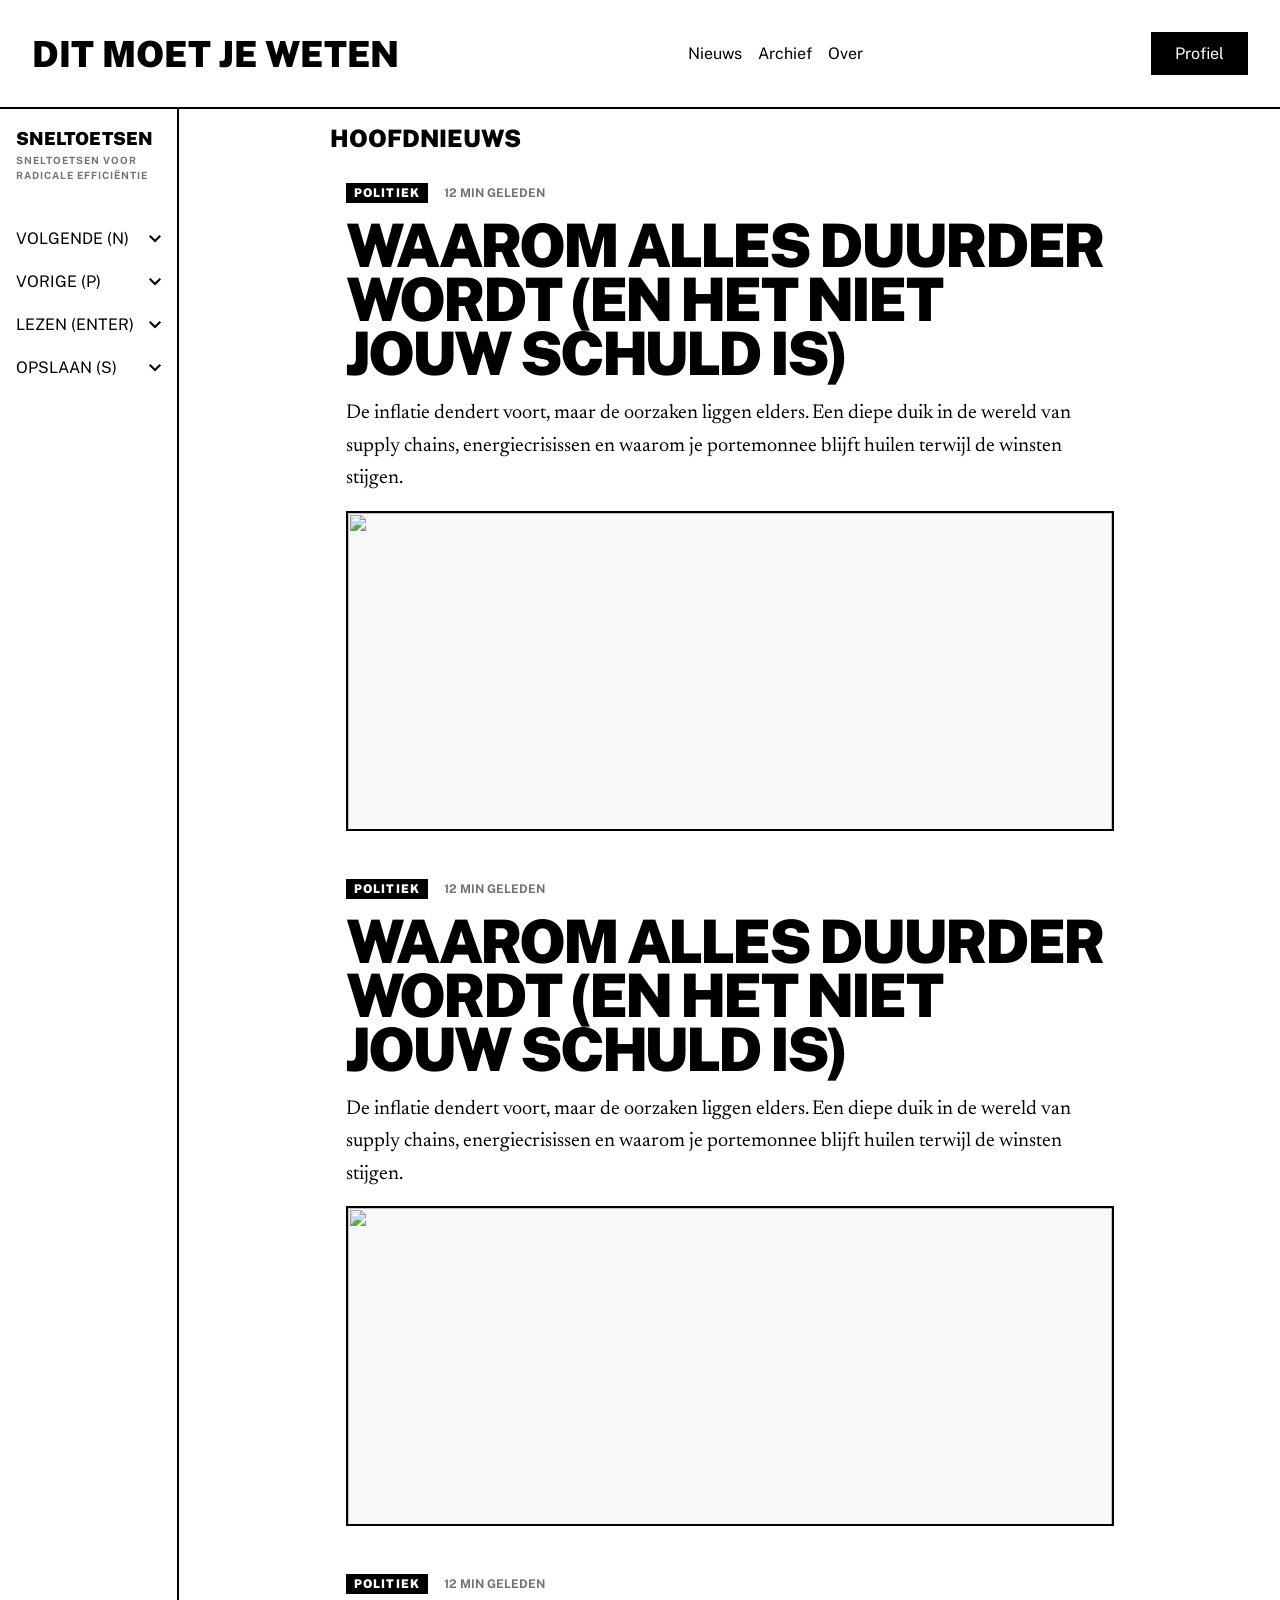
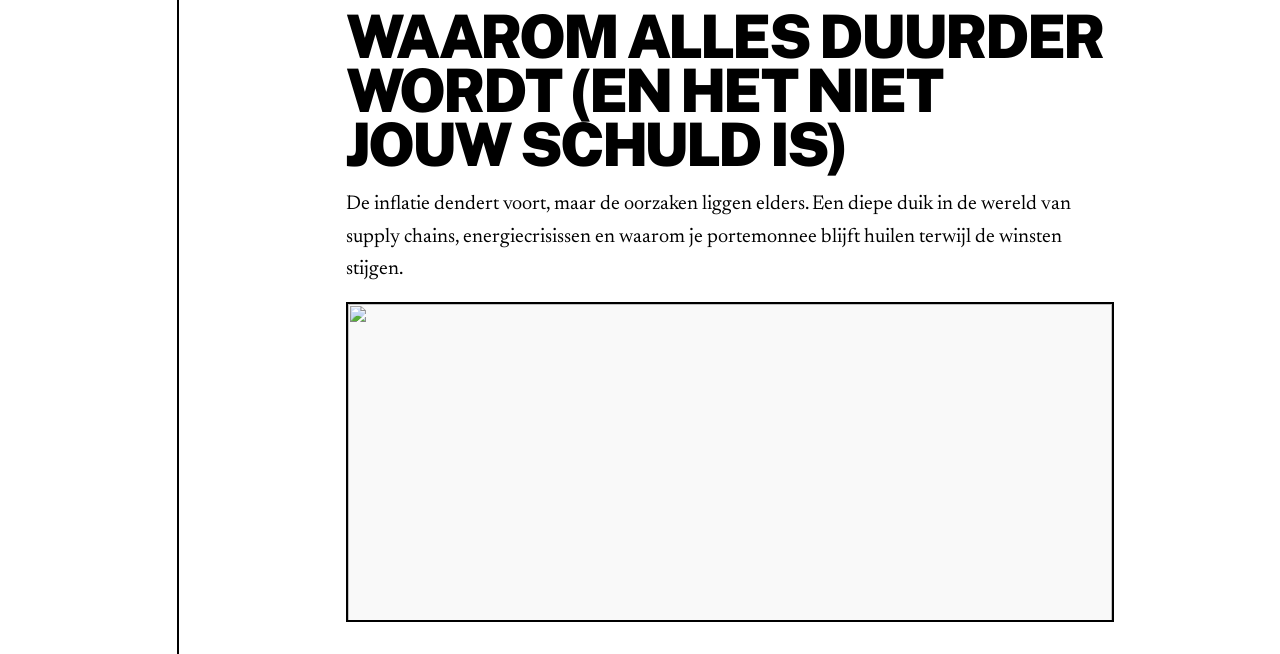
==== index.html @ b41c1983 "q" ====
<!DOCTYPE html>
<html lang="nl">
<head>
    <meta charset="UTF-8">
    <meta name="viewport" content="width=device-width, initial-scale=1.0">
    <title>HCD</title>
    <link rel="stylesheet" href="CSS/index.css">
    <script src="JS/index.js" defer></script>
</head>
<body>

    <a href="#main-content" class="skip-link">Ga direct naar hoofdinhoud</a>

    <header>

        <nav aria-label="Hoofdnavigatie">

            <h1>Dit moet je weten</h1>

            <ul>
                <li><a href="#">Nieuws</a></li>
                <li><a href="#">Archief</a></li>
                <li><a href="#">Over</a></li>
            </ul>

            <a class="profile-button" href="Profile.html">Profiel</a>

        </nav>

    </header>


    <main id="main-content" tabindex="-1">

        <!-- artikel feedback -->
        <p id="screenreader-feedback" aria-live="polite" class="screenreader-feedback"></p>

        <aside aria-labelledby="shortcuts-heading">
            <div>
                <h2 id="shortcuts-heading" class="short-cuts">Sneltoetsen</h2>
                <p>Sneltoetsen voor radicale efficiëntie</p>
            </div>

            <ul>
                <li>
                    <div>
                        <p>VOLGENDE (N)</p>
                        <svg xmlns="http://www.w3.org/2000/svg" width="12" height="8" viewBox="0 0 12 8" fill="none">
                        <path d="M6 7.4L0 1.4L1.4 0L6 4.6L10.6 0L12 1.4L6 7.4Z" fill="black"/>
                        </svg>
                    </div>
                </li>

                <li>
                    <div>
                        <p>VORIGE (P)</p>
                        <svg xmlns="http://www.w3.org/2000/svg" width="12" height="8" viewBox="0 0 12 8" fill="none">
                        <path d="M6 7.4L0 1.4L1.4 0L6 4.6L10.6 0L12 1.4L6 7.4Z" fill="black"/>
                        </svg>
                    </div>
                </li>

                <li>
                    <div>
                        <p>LEZEN (ENTER)</p>
                        <svg xmlns="http://www.w3.org/2000/svg" width="12" height="8" viewBox="0 0 12 8" fill="none">
                        <path d="M6 7.4L0 1.4L1.4 0L6 4.6L10.6 0L12 1.4L6 7.4Z" fill="black"/>
                        </svg>
                    </div>
                </li>

                <li>
                    <div>
                        <p>OPSLAAN (S)</p>
                        <svg xmlns="http://www.w3.org/2000/svg" width="12" height="8" viewBox="0 0 12 8" fill="none">
                        <path d="M6 7.4L0 1.4L1.4 0L6 4.6L10.6 0L12 1.4L6 7.4Z" fill="black"/>
                        </svg>
                    </div>
                </li>
            </ul>
        </aside>

        <section aria-labelledby="nieuws-heading">
            <h2 id="nieuws-heading">Hoofdnieuws</h2>

            <article class="artikel-1" tabindex="-1" data-index="0">
                <div>
                    <h3>Waarom alles duurder wordt (en het niet jouw schuld is)</h3>
                    <p>
                        De inflatie dendert voort, maar de oorzaken liggen elders. Een diepe duik in de
                        wereld van supply chains, energiecrisissen en waarom je portemonnee blijft huilen
                        terwijl de winsten stijgen.
                    </p>
                    <img src="" alt="">
                </div>

                <div>
                    <span>POLITIEK</span>
                    <time datetime="2026-03-31T12:00">12 min geleden</time>
                </div>
            </article>

            <article class="artikel-2" tabindex="-1" data-index="1">
                <div>
                    <h3>Waarom alles duurder wordt (en het niet jouw schuld is)</h3>
                    <p>
                        De inflatie dendert voort, maar de oorzaken liggen elders. Een diepe duik in de
                        wereld van supply chains, energiecrisissen en waarom je portemonnee blijft huilen
                        terwijl de winsten stijgen.
                    </p>
                    <img src="" alt="">
                </div>

                <div>
                    <span>POLITIEK</span>
                    <time datetime="2026-03-31T12:00">12 min geleden</time>
                </div>
            </article>

            <article class="artikel-3" tabindex="-1" data-index="2">
                <div>
                    <h3>Waarom alles duurder wordt (en het niet jouw schuld is)</h3>
                    <p>
                        De inflatie dendert voort, maar de oorzaken liggen elders. Een diepe duik in de
                        wereld van supply chains, energiecrisissen en waarom je portemonnee blijft huilen
                        terwijl de winsten stijgen.
                    </p>
                    <img src="" alt="">
                </div>

                <div>
                    <span>POLITIEK</span>
                    <time datetime="2026-03-31T12:00">12 min geleden</time>
                </div>
            </article>

        </section>

        


    </main>


    <footer>

    </footer>

</body>
</html>
---- CSS/index.css ----
@import url("https://fonts.googleapis.com/css2?family=Newsreader:opsz,wght@6..72,400;6..72,500;6..72,700&family=Public+Sans:wght@400;500;700;800;900&display=swap");

:root {
    /* Color System */
    --color-primary: #000000;
    --color-on-primary: #ffffff;
    --color-surface: #f9f9f9;
    --color-surface-container: #eeeeee;
    --color-tertiary: #324100;
    --color-on-tertiary: #c3f400;
    --color-outline-variant: #737373;

    /* Typography */
    --font-label: "Public Sans", sans-serif;
    --font-text: "Newsreader", serif;
    --font-header: "Public Sans", sans-serif;
}

* {
    box-sizing: border-box;
    margin: 0;
    padding: 0;
}



body {
    min-height: 100vh;
    font-family: var(--font-header);
    overflow-x: hidden;
}

.skip-link,
.screenreader-feedback {
    position: absolute;
    width: 1px;
    height: 1px;
    padding: 0;
    margin: -1px;
    overflow: hidden;
    clip: rect(0, 0, 0, 0);
    white-space: nowrap;
    border: 0;
}

.skip-link:focus {
    clip: auto;
    width: auto;
    height: auto;
    margin: 1rem;
    padding: 0.75rem 1rem;
    background: var(--color-primary);
    color: var(--color-on-primary);
    white-space: normal;
    z-index: 10;
}


/* Header/Nav */
header {
    width: 100%;
    height: fit-content;
    padding: 2em;
    padding: 2em;
    border-bottom: 2px solid var(--color-primary);

    nav {
    width: 100%;
    height: 100%;
    display: flex;
    justify-content: space-between;
    align-items: center;

        h1 {
            text-transform: uppercase;
            font-size: 36px;
            font-style: normal;
            font-weight: 900;
        }

        ul {
            list-style: none;
            display: flex;
            justify-content: space-evenly;
            gap: 1rem;

            li {
                padding: 0;
            }

            a{
                text-decoration: none;
                color: var(--color-primary);
            }
        }

    }
}

.profile-button {
    display: flex;
    padding: 12px 24px;
    flex-direction: column;
    justify-content: center;
    align-items: center;
    background-color: var(--color-primary);
    color: var(--color-on-primary);

    text-decoration: none;
}

/********
 * MAIN *
 ********/
main {
    width: 100%;
    min-height: calc(100vh - 109px);
    display: grid;
    grid-template-columns: 14vw 1fr;

    aside {
        width: 14vw;
        height: 100%;
        padding: 1em;
        border-right: 2px solid var(--color-primary);
        
       > div {
            margin-bottom: 34px;

        h2 {
                color: var(--color-primary);
                font-family: var(--font-header);
                font-size: 18px;
                font-style: normal;
                font-weight: 900;
                line-height: 28px; /* 155.556% */
                text-transform: uppercase;
            }

         p {
                color: var(--color-outline-variant);
                font-family: var(--font-header);
                font-size: 10px;
                font-style: normal;
                font-weight: 700;
                line-height: 15px; /* 150% */
                letter-spacing: 1px;
                text-transform: uppercase;
            }
        }

       > ul {
                list-style: none;

                li {
                    padding: 12px 0px;

                   > div {
                        display: flex;
                        justify-content: space-between;
                        align-items: center;
                    }
                }
            }
    }




    section:nth-of-type(1) {
        display: flex;
        flex-direction: column;
        width: 100%;
        padding: 16px;
        gap: 1rem;

        > h2 {
            width: min(800px, 100%);
            align-self: center;
            color: var(--color-primary);
            font-family: var(--font-header);
            font-size: 24px;
            font-style: normal;
            font-weight: 900;
            line-height: 1.1;
            text-transform: uppercase;
        }

        > article {
            width: min(800px, 100%);
            align-self: center;
            display: flex;
            flex-direction: column-reverse;
            padding: 1em;
            gap: 1em;

            div:nth-of-type(1) {
                display: flex;
                flex-direction: column;
                gap: 1em;

                h3 {
                    color: var(--color-primary);
                    font-family: var(--font-header);
                    font-size: 60px;
                    font-style: normal;
                    font-weight: 900;
                    line-height: 54px; /* 90% */
                    letter-spacing: -3px;
                    text-transform: uppercase;
                }

                p {
                    color: var(--color-primary);
                    font-family: var(--font-text);
                    font-size: 20px;
                    font-style: normal;
                    font-weight: 400;
                    line-height: 32.5px; /* 162.5% */
                }

                img {
                    width: 100%;
                    height: 20em;
                    object-fit: cover;
                    border: 2px solid #000;
                    background: var(--color-surface);
                }
            }

            div:nth-of-type(2) {
                display: flex;
                flex-wrap: wrap;
                align-items: center;
                gap: 1em;

                span {
                    background: var(--color-primary);
                    color: var(--color-on-primary);
                    font-family: var(--font-label);
                    padding: 2px 8px;

                    font-size: 12px;
                    font-style: normal;
                    font-weight: 900;
                    line-height: 16px; /* 133.333% */
                    letter-spacing: 1.2px;
                    text-transform: uppercase;
                }

                time {
                    color: #737373;
                    font-family: var(--font-label);
                    font-size: 12px;
                    font-style: normal;
                    font-weight: 700;
                    line-height: 16px; /* 133.333% */
                    text-transform: uppercase;
                }
            }
        }
    }
}

@media (max-width: 900px) {
    header {
        padding: 1.25rem;

        nav {
            flex-direction: column;
            align-items: flex-start;
            gap: 1rem;

            h1 {
                font-size: 2rem;
            }

            ul {
                flex-wrap: wrap;
            }
        }
    }

    main {
        grid-template-columns: 1fr;

        aside {
            width: 100%;
            border-right: 0;
            border-bottom: 2px solid var(--color-primary);
        }

        section:nth-of-type(1) {
            > article div:nth-of-type(1) h3 {
                font-size: 2.5rem;
                line-height: 0.95;
                letter-spacing: -1px;
            }
        }
    }
}
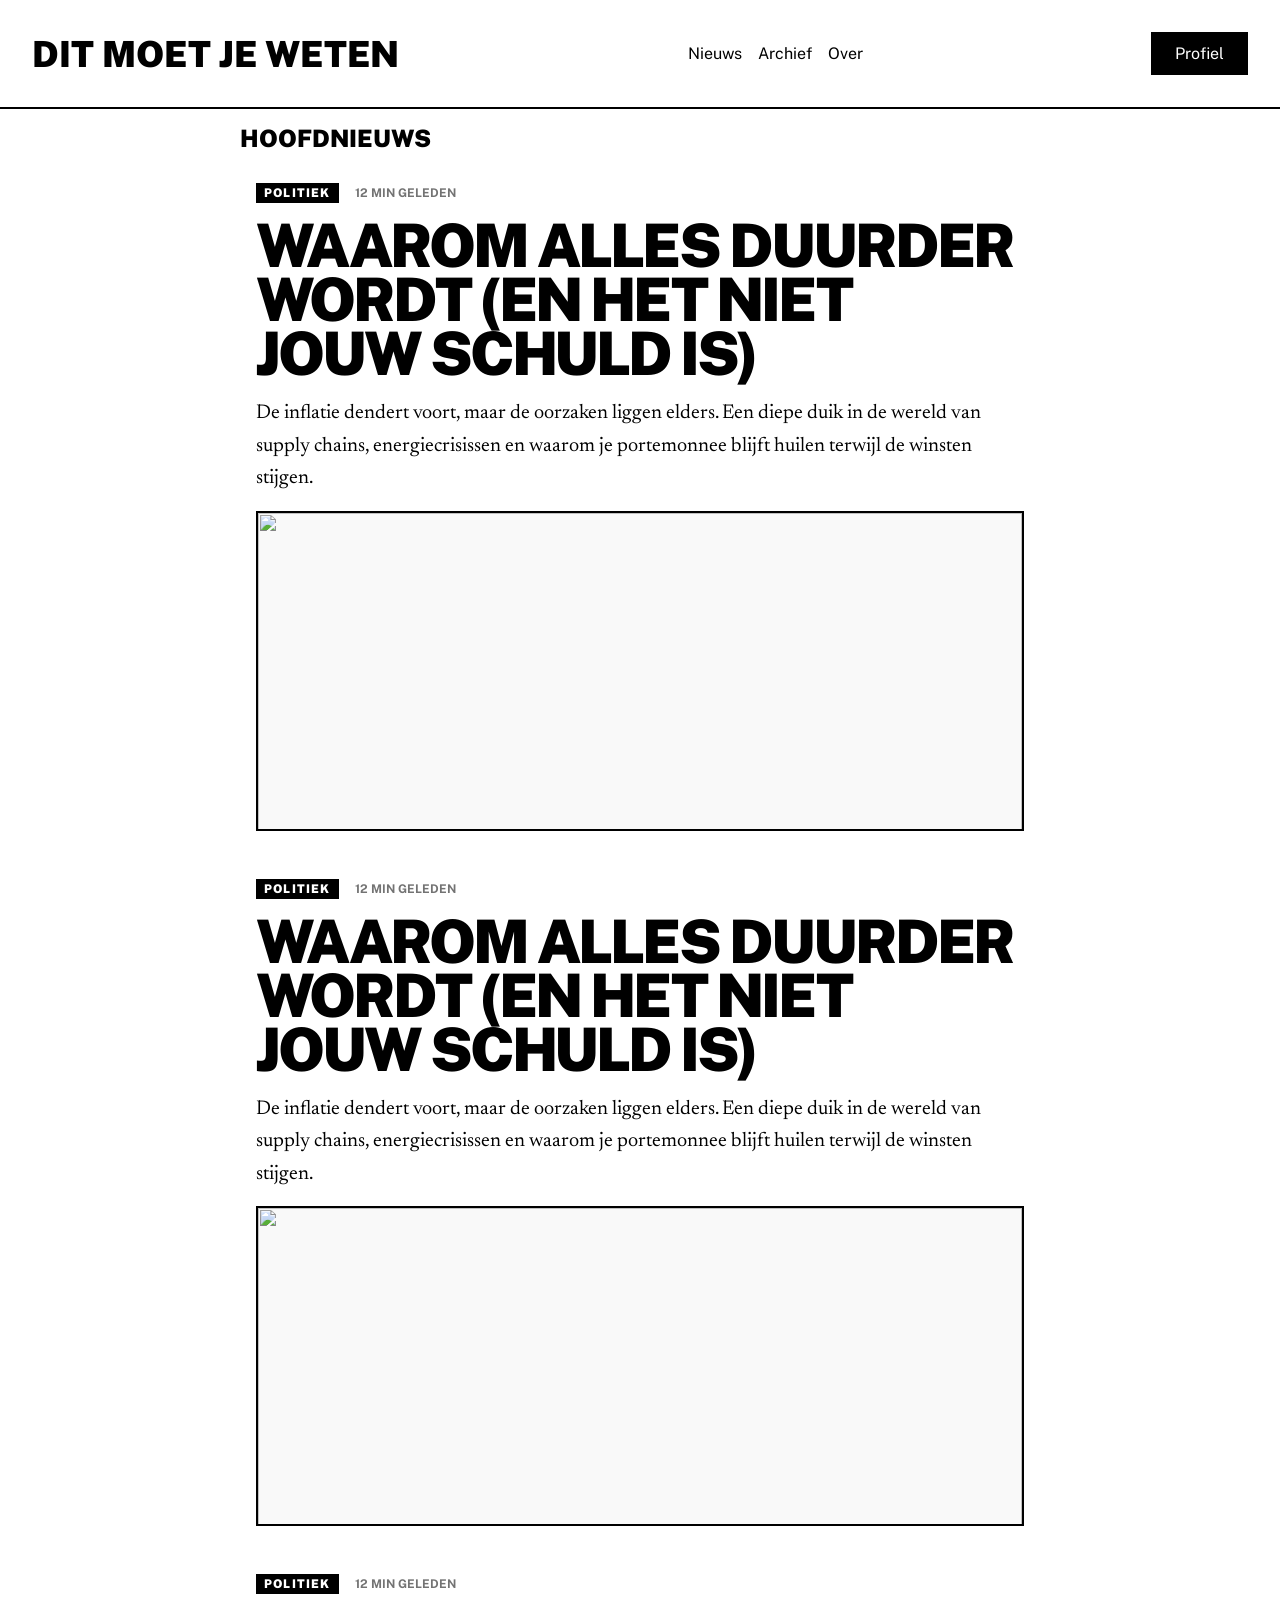
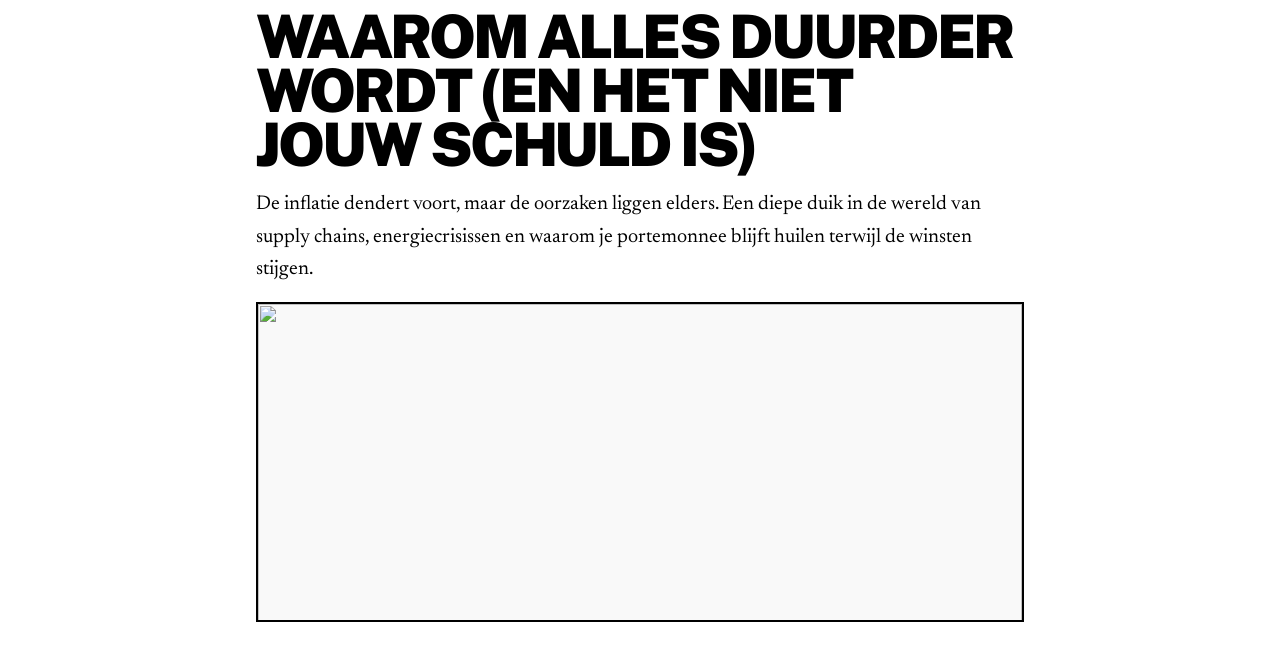
==== commit 8689fd23: "hulp paneel en styling" ====
--- a/index.html
+++ b/index.html
@@ -29,63 +29,44 @@
 
     </header>
 
+    <section id="hulp-paneel" class="hulp-paneel" aria-labelledby="hulp-heading">
+        <h2 id="hulp-heading">Hulppaneel</h2>
 
-    <main id="main-content" tabindex="-1">
+        <h3>Website Startpositie</h3>
+        <p>
+        Druk op <kbd>Shift</kbd> + <kbd>P</kbd>  om je huidige positie op te slaan als startpositie.
+        </p>
+
+        <h3>Hulppaneel openen</h3>
+        <p>
+        Druk op <kbd>Shift</kbd> + <kbd>H</kbd>  voor het open of sluit van het hulppaneel.
+        </p>
+
+        <h3>Artikel opslaan</h3>
+        <p>
+        Druk op <kbd>Shift</kbd> + <kbd>S</kbd>  om een artikel op te slaan.
+        </p>
+
+        <h3>Opgeslagen artikelen</h3>
+        <p>
+            Druk op <kbd>Shift</kbd> + <kbd>M</kbd>  om naar je opgeslagen artikelen te gaan.
+        </p>
+    </section>
+
+
+    <main id="main-content">
 
         <!-- artikel feedback -->
-        <p id="screenreader-feedback" aria-live="polite" class="screenreader-feedback"></p>
-
-        <aside aria-labelledby="shortcuts-heading">
-            <div>
-                <h2 id="shortcuts-heading" class="short-cuts">Sneltoetsen</h2>
-                <p>Sneltoetsen voor radicale efficiëntie</p>
-            </div>
-
-            <ul>
-                <li>
-                    <div>
-                        <p>VOLGENDE (N)</p>
-                        <svg xmlns="http://www.w3.org/2000/svg" width="12" height="8" viewBox="0 0 12 8" fill="none">
-                        <path d="M6 7.4L0 1.4L1.4 0L6 4.6L10.6 0L12 1.4L6 7.4Z" fill="black"/>
-                        </svg>
-                    </div>
-                </li>
-
-                <li>
-                    <div>
-                        <p>VORIGE (P)</p>
-                        <svg xmlns="http://www.w3.org/2000/svg" width="12" height="8" viewBox="0 0 12 8" fill="none">
-                        <path d="M6 7.4L0 1.4L1.4 0L6 4.6L10.6 0L12 1.4L6 7.4Z" fill="black"/>
-                        </svg>
-                    </div>
-                </li>
-
-                <li>
-                    <div>
-                        <p>LEZEN (ENTER)</p>
-                        <svg xmlns="http://www.w3.org/2000/svg" width="12" height="8" viewBox="0 0 12 8" fill="none">
-                        <path d="M6 7.4L0 1.4L1.4 0L6 4.6L10.6 0L12 1.4L6 7.4Z" fill="black"/>
-                        </svg>
-                    </div>
-                </li>
-
-                <li>
-                    <div>
-                        <p>OPSLAAN (S)</p>
-                        <svg xmlns="http://www.w3.org/2000/svg" width="12" height="8" viewBox="0 0 12 8" fill="none">
-                        <path d="M6 7.4L0 1.4L1.4 0L6 4.6L10.6 0L12 1.4L6 7.4Z" fill="black"/>
-                        </svg>
-                    </div>
-                </li>
-            </ul>
-        </aside>
+        <!-- <p id="screenreader-feedback" aria-live="polite" class="screenreader-feedback"></p> -->
 
         <section aria-labelledby="nieuws-heading">
             <h2 id="nieuws-heading">Hoofdnieuws</h2>
 
-            <article class="artikel-1" tabindex="-1" data-index="0">
+            <article class="artikel-1">
+                
+
                 <div>
-                    <h3>Waarom alles duurder wordt (en het niet jouw schuld is)</h3>
+                    <h3><a href="#">Waarom alles duurder wordt (en het niet jouw schuld is)</a></h3>
                     <p>
                         De inflatie dendert voort, maar de oorzaken liggen elders. Een diepe duik in de
                         wereld van supply chains, energiecrisissen en waarom je portemonnee blijft huilen
@@ -100,9 +81,9 @@
                 </div>
             </article>
 
-            <article class="artikel-2" tabindex="-1" data-index="1">
+            <article class="artikel-2">
                 <div>
-                    <h3>Waarom alles duurder wordt (en het niet jouw schuld is)</h3>
+                    <h3><a href="#">Waarom alles duurder wordt (en het niet jouw schuld is)</a></h3>
                     <p>
                         De inflatie dendert voort, maar de oorzaken liggen elders. Een diepe duik in de
                         wereld van supply chains, energiecrisissen en waarom je portemonnee blijft huilen
@@ -117,9 +98,9 @@
                 </div>
             </article>
 
-            <article class="artikel-3" tabindex="-1" data-index="2">
+            <article class="artikel-3">
                 <div>
-                    <h3>Waarom alles duurder wordt (en het niet jouw schuld is)</h3>
+                    <h3><a href="#">Waarom alles duurder wordt (en het niet jouw schuld is)</a></h3>
                     <p>
                         De inflatie dendert voort, maar de oorzaken liggen elders. Een diepe duik in de
                         wereld van supply chains, energiecrisissen en waarom je portemonnee blijft huilen
--- a/CSS/index.css
+++ b/CSS/index.css
@@ -109,63 +109,75 @@
     text-decoration: none;
 }
 
+
+
+
+
+
+
+/* Hulp Paneel styling */
+.hulp-paneel {
+    width: min(720px, 100%);
+    margin: 2rem auto 0;
+    padding: 1.5rem;
+    border: 2px solid var(--color-primary);
+    background: var(--color-surface);
+
+    /* hulp paneel hidden maken */
+    display: none;
+}
+
+.hulp-paneel h2 {
+    margin-bottom: 1.5rem;
+    font-family: var(--font-header);
+    font-size: 2rem;
+    font-weight: 900;
+    line-height: 1;
+    letter-spacing: -0.04em;
+    text-transform: uppercase;
+}
+
+.hulp-paneel h3 {
+    margin-top: 1.25rem;
+    margin-bottom: 0.35rem;
+    font-family: var(--font-header);
+    font-size: 1rem;
+    font-weight: 800;
+    line-height: 1.2;
+    text-transform: uppercase;
+}
+
+.hulp-paneel p {
+    max-width: 60ch;
+    font-family: var(--font-text);
+    font-size: 1.125rem;
+    line-height: 1.6;
+}
+
+.hulp-paneel kbd {
+    display: inline-block;
+    min-width: 2ch;
+    padding: 0.15rem 0.45rem;
+    border: 1px solid var(--color-primary);
+    background: var(--color-on-primary);
+    font-family: var(--font-label);
+    font-size: 0.875rem;
+    font-weight: 700;
+    line-height: 1.2;
+}
+
+
+
+
+
+
+
 /********
  * MAIN *
  ********/
 main {
     width: 100%;
-    min-height: calc(100vh - 109px);
-    display: grid;
-    grid-template-columns: 14vw 1fr;
-
-    aside {
-        width: 14vw;
-        height: 100%;
-        padding: 1em;
-        border-right: 2px solid var(--color-primary);
-        
-       > div {
-            margin-bottom: 34px;
-
-        h2 {
-                color: var(--color-primary);
-                font-family: var(--font-header);
-                font-size: 18px;
-                font-style: normal;
-                font-weight: 900;
-                line-height: 28px; /* 155.556% */
-                text-transform: uppercase;
-            }
-
-         p {
-                color: var(--color-outline-variant);
-                font-family: var(--font-header);
-                font-size: 10px;
-                font-style: normal;
-                font-weight: 700;
-                line-height: 15px; /* 150% */
-                letter-spacing: 1px;
-                text-transform: uppercase;
-            }
-        }
-
-       > ul {
-                list-style: none;
-
-                li {
-                    padding: 12px 0px;
-
-                   > div {
-                        display: flex;
-                        justify-content: space-between;
-                        align-items: center;
-                    }
-                }
-            }
-    }
-
-
-
+    min-height: 100vh;
 
     section:nth-of-type(1) {
         display: flex;
@@ -210,6 +222,11 @@
                     text-transform: uppercase;
                 }
 
+                h3 a {
+                    color: inherit;
+                    text-decoration: none;
+                }
+
                 p {
                     color: var(--color-primary);
                     font-family: var(--font-text);
@@ -281,6 +298,21 @@
         }
     }
 
+    .hulp-paneel {
+        width: 100%;
+        max-width: 720px;
+        margin-top: 1.25rem;
+        padding: 1.25rem;
+    }
+
+    .hulp-paneel h2 {
+        font-size: 1.5rem;
+    }
+
+    .hulp-paneel p {
+        font-size: 1rem;
+    }
+
     main {
         grid-template-columns: 1fr;
 
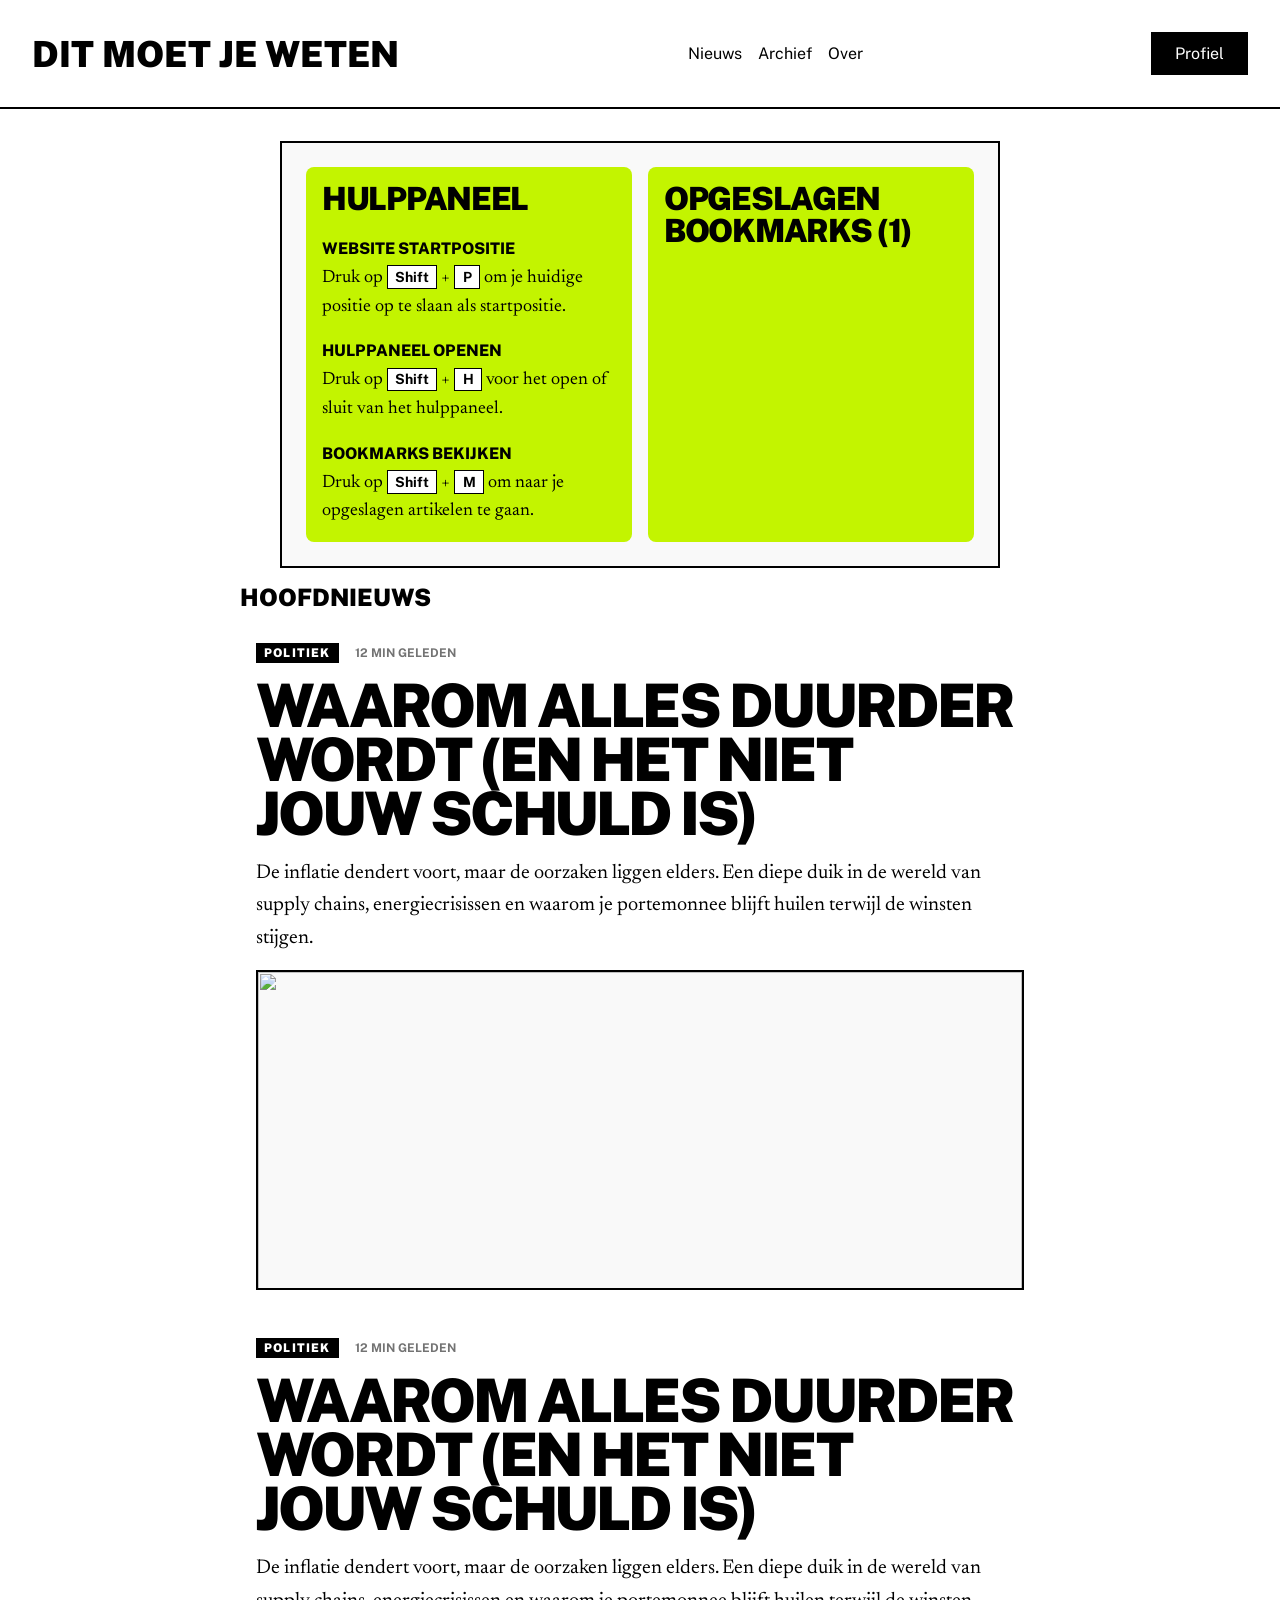
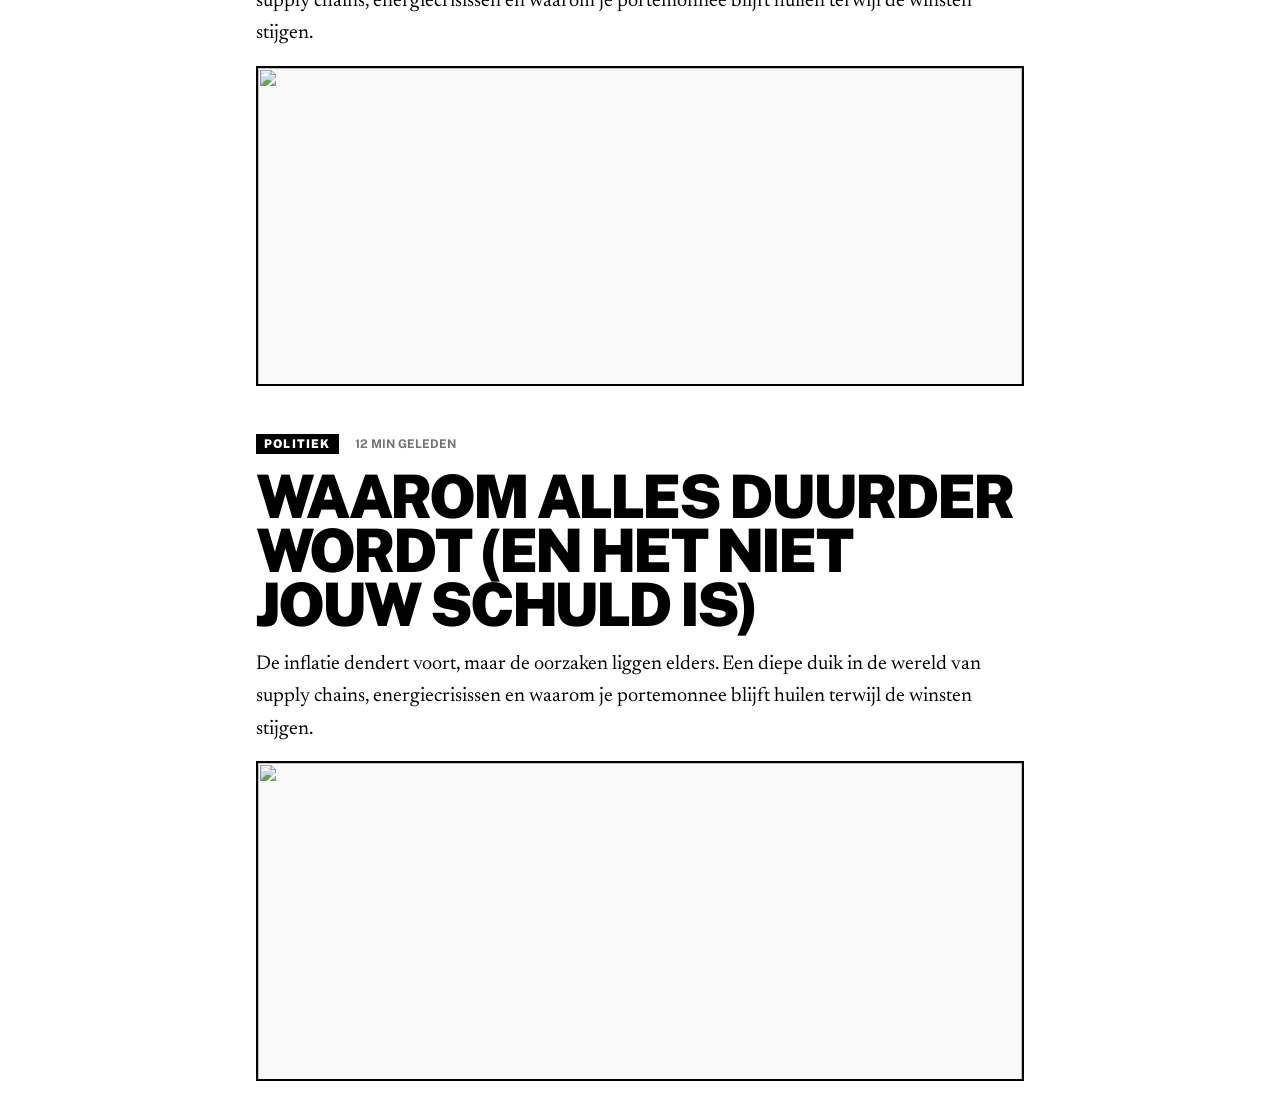
==== commit f6e9ea21: "positie opslaan" ====
--- a/index.html
+++ b/index.html
@@ -9,7 +9,7 @@
 </head>
 <body>
 
-    <a href="#main-content" class="skip-link">Ga direct naar hoofdinhoud</a>
+    <a href="#main-content" class="skip-link" id="skip-to-main">Ga direct naar hoofdinhoud</a>
 
     <header>
 
@@ -18,102 +18,111 @@
             <h1>Dit moet je weten</h1>
 
             <ul>
-                <li><a href="#">Nieuws</a></li>
-                <li><a href="#">Archief</a></li>
-                <li><a href="#">Over</a></li>
+                <li><a href="#" id="nav-nieuws">Nieuws</a></li>
+                <li><a href="#" id="nav-archief">Archief</a></li>
+                <li><a href="#" id="nav-over">Over</a></li>
             </ul>
 
-            <a class="profile-button" href="Profile.html">Profiel</a>
+            <a class="profile-button" href="Profile.html" id="profile-link">Profiel</a>
 
         </nav>
 
     </header>
 
-    <section id="hulp-paneel" class="hulp-paneel" aria-labelledby="hulp-heading">
-        <h2 id="hulp-heading">Hulppaneel</h2>
+    <section id="hulp-paneel" class="hulp-paneel" aria-labelledby="hulp-heading" tabindex="0">
+        <section>
+            <h2 id="hulp-heading">Hulppaneel</h2>
 
-        <h3>Website Startpositie</h3>
-        <p>
-        Druk op <kbd>Shift</kbd> + <kbd>P</kbd>  om je huidige positie op te slaan als startpositie.
-        </p>
 
-        <h3>Hulppaneel openen</h3>
-        <p>
-        Druk op <kbd>Shift</kbd> + <kbd>H</kbd>  voor het open of sluit van het hulppaneel.
-        </p>
+            <H3>WEBSITE STARTPOSITIE</H3>
 
-        <h3>Artikel opslaan</h3>
-        <p>
-        Druk op <kbd>Shift</kbd> + <kbd>S</kbd>  om een artikel op te slaan.
-        </p>
+            <p>
+            Druk op <kbd>Shift</kbd> + <kbd>P</kbd>  om je huidige positie op te slaan als startpositie.
+            </p>
 
-        <h3>Opgeslagen artikelen</h3>
-        <p>
-            Druk op <kbd>Shift</kbd> + <kbd>M</kbd>  om naar je opgeslagen artikelen te gaan.
-        </p>
+            <h3>Hulppaneel openen</h3>
+            <p>
+            Druk op <kbd>Shift</kbd> + <kbd>H</kbd>  voor het open of sluit van het hulppaneel.
+            </p>
+
+            <h3>Bookmarks Bekijken</h3>
+            <p>
+                Druk op <kbd>Shift</kbd> + <kbd>M</kbd>  om naar je opgeslagen artikelen te gaan.
+            </p>
+        </section>
+            
+        <section id="opgeslagen-startposities">
+            <h2>Opgeslagen Bookmarks <span>(1)</span></h2>
+            <a href="#"></a>
+        </section>
     </section>
 
 
-    <main id="main-content">
+    <main tabindex="0" id="main-content">
 
         <!-- artikel feedback -->
-        <!-- <p id="screenreader-feedback" aria-live="polite" class="screenreader-feedback"></p> -->
 
-        <section aria-labelledby="nieuws-heading">
+        <section id="nieuws-sectie" aria-labelledby="nieuws-heading" tabindex="0">
             <h2 id="nieuws-heading">Hoofdnieuws</h2>
 
-            <article class="artikel-1">
-                
+            <ul class="nieuws-lijst">
+                <li class="nieuws-item">
+                    <article class="artikel-1">
+                        <div>
+                            <h3><a href="#" id="artikel-link-1">Waarom alles duurder wordt (en het niet jouw schuld is)</a></h3>
+                            <p>
+                                De inflatie dendert voort, maar de oorzaken liggen elders. Een diepe duik in de
+                                wereld van supply chains, energiecrisissen en waarom je portemonnee blijft huilen
+                                terwijl de winsten stijgen.
+                            </p>
+                            <img src="" alt="">
+                        </div>
 
-                <div>
-                    <h3><a href="#">Waarom alles duurder wordt (en het niet jouw schuld is)</a></h3>
-                    <p>
-                        De inflatie dendert voort, maar de oorzaken liggen elders. Een diepe duik in de
-                        wereld van supply chains, energiecrisissen en waarom je portemonnee blijft huilen
-                        terwijl de winsten stijgen.
-                    </p>
-                    <img src="" alt="">
-                </div>
+                        <div>
+                            <span>POLITIEK</span>
+                            <time datetime="2026-03-31T12:00">12 min geleden</time>
+                        </div>
+                    </article>
+                </li>
 
-                <div>
-                    <span>POLITIEK</span>
-                    <time datetime="2026-03-31T12:00">12 min geleden</time>
-                </div>
-            </article>
+                <li class="nieuws-item">
+                    <article class="artikel-2">
+                        <div>
+                            <h3><a href="#" id="artikel-link-2">Waarom alles duurder wordt (en het niet jouw schuld is)</a></h3>
+                            <p>
+                                De inflatie dendert voort, maar de oorzaken liggen elders. Een diepe duik in de
+                                wereld van supply chains, energiecrisissen en waarom je portemonnee blijft huilen
+                                terwijl de winsten stijgen.
+                            </p>
+                            <img src="" alt="">
+                        </div>
 
-            <article class="artikel-2">
-                <div>
-                    <h3><a href="#">Waarom alles duurder wordt (en het niet jouw schuld is)</a></h3>
-                    <p>
-                        De inflatie dendert voort, maar de oorzaken liggen elders. Een diepe duik in de
-                        wereld van supply chains, energiecrisissen en waarom je portemonnee blijft huilen
-                        terwijl de winsten stijgen.
-                    </p>
-                    <img src="" alt="">
-                </div>
+                        <div>
+                            <span>POLITIEK</span>
+                            <time datetime="2026-03-31T12:00">12 min geleden</time>
+                        </div>
+                    </article>
+                </li>
 
-                <div>
-                    <span>POLITIEK</span>
-                    <time datetime="2026-03-31T12:00">12 min geleden</time>
-                </div>
-            </article>
+                <li class="nieuws-item">
+                    <article class="artikel-3">
+                        <div>
+                            <h3><a href="#" id="artikel-link-3">Waarom alles duurder wordt (en het niet jouw schuld is)</a></h3>
+                            <p>
+                                De inflatie dendert voort, maar de oorzaken liggen elders. Een diepe duik in de
+                                wereld van supply chains, energiecrisissen en waarom je portemonnee blijft huilen
+                                terwijl de winsten stijgen.
+                            </p>
+                            <img src="" alt="">
+                        </div>
 
-            <article class="artikel-3">
-                <div>
-                    <h3><a href="#">Waarom alles duurder wordt (en het niet jouw schuld is)</a></h3>
-                    <p>
-                        De inflatie dendert voort, maar de oorzaken liggen elders. Een diepe duik in de
-                        wereld van supply chains, energiecrisissen en waarom je portemonnee blijft huilen
-                        terwijl de winsten stijgen.
-                    </p>
-                    <img src="" alt="">
-                </div>
-
-                <div>
-                    <span>POLITIEK</span>
-                    <time datetime="2026-03-31T12:00">12 min geleden</time>
-                </div>
-            </article>
+                        <div>
+                            <span>POLITIEK</span>
+                            <time datetime="2026-03-31T12:00">12 min geleden</time>
+                        </div>
+                    </article>
+                </li>
+            </ul>
 
         </section>
 
--- a/CSS/index.css
+++ b/CSS/index.css
@@ -122,9 +122,18 @@
     padding: 1.5rem;
     border: 2px solid var(--color-primary);
     background: var(--color-surface);
+    display: flex;
+    gap: 1rem;
 
     /* hulp paneel hidden maken */
-    display: none;
+    /* display: none; */
+}
+
+.hulp-paneel > section {
+    flex: 1;
+    padding: 1rem;
+    background: var(--color-on-tertiary);
+    border-radius: 8px;
 }
 
 .hulp-paneel h2 {
@@ -178,105 +187,119 @@
 main {
     width: 100%;
     min-height: 100vh;
-
-    section:nth-of-type(1) {
-        display: flex;
-        flex-direction: column;
-        width: 100%;
-        padding: 16px;
-        gap: 1rem;
-
-        > h2 {
-            width: min(800px, 100%);
-            align-self: center;
-            color: var(--color-primary);
-            font-family: var(--font-header);
-            font-size: 24px;
-            font-style: normal;
-            font-weight: 900;
-            line-height: 1.1;
-            text-transform: uppercase;
-        }
-
-        > article {
-            width: min(800px, 100%);
-            align-self: center;
-            display: flex;
-            flex-direction: column-reverse;
-            padding: 1em;
-            gap: 1em;
-
-            div:nth-of-type(1) {
-                display: flex;
-                flex-direction: column;
-                gap: 1em;
-
-                h3 {
-                    color: var(--color-primary);
-                    font-family: var(--font-header);
-                    font-size: 60px;
-                    font-style: normal;
-                    font-weight: 900;
-                    line-height: 54px; /* 90% */
-                    letter-spacing: -3px;
-                    text-transform: uppercase;
-                }
-
-                h3 a {
-                    color: inherit;
-                    text-decoration: none;
-                }
-
-                p {
-                    color: var(--color-primary);
-                    font-family: var(--font-text);
-                    font-size: 20px;
-                    font-style: normal;
-                    font-weight: 400;
-                    line-height: 32.5px; /* 162.5% */
-                }
-
-                img {
-                    width: 100%;
-                    height: 20em;
-                    object-fit: cover;
-                    border: 2px solid #000;
-                    background: var(--color-surface);
-                }
-            }
-
-            div:nth-of-type(2) {
-                display: flex;
-                flex-wrap: wrap;
-                align-items: center;
-                gap: 1em;
-
-                span {
-                    background: var(--color-primary);
-                    color: var(--color-on-primary);
-                    font-family: var(--font-label);
-                    padding: 2px 8px;
-
-                    font-size: 12px;
-                    font-style: normal;
-                    font-weight: 900;
-                    line-height: 16px; /* 133.333% */
-                    letter-spacing: 1.2px;
-                    text-transform: uppercase;
-                }
-
-                time {
-                    color: #737373;
-                    font-family: var(--font-label);
-                    font-size: 12px;
-                    font-style: normal;
-                    font-weight: 700;
-                    line-height: 16px; /* 133.333% */
-                    text-transform: uppercase;
-                }
-            }
-        }
-    }
+}
+
+main section:nth-of-type(1) {
+    display: flex;
+    flex-direction: column;
+    width: 100%;
+    padding: 16px;
+    gap: 1rem;
+}
+
+main section:nth-of-type(1) > h2 {
+    width: min(800px, 100%);
+    align-self: center;
+    color: var(--color-primary);
+    font-family: var(--font-header);
+    font-size: 24px;
+    font-style: normal;
+    font-weight: 900;
+    line-height: 1.1;
+    text-transform: uppercase;
+}
+
+main .nieuws-lijst {
+    list-style: none;
+    width: 100%;
+    padding: 0;
+    margin: 0;
+    display: flex;
+    flex-direction: column;
+    gap: 1rem;
+}
+
+main .nieuws-item {
+    width: min(800px, 100%);
+    margin: 0 auto;
+}
+
+main .nieuws-item > article {
+    width: 100%;
+    display: flex;
+    flex-direction: column-reverse;
+    padding: 1em;
+    gap: 1em;
+}
+
+main .nieuws-item > article div:nth-of-type(1) {
+    display: flex;
+    flex-direction: column;
+    gap: 1em;
+}
+
+main .nieuws-item > article div:nth-of-type(1) h3 {
+    color: var(--color-primary);
+    font-family: var(--font-header);
+    font-size: 60px;
+    font-style: normal;
+    font-weight: 900;
+    line-height: 54px; /* 90% */
+    letter-spacing: -3px;
+    text-transform: uppercase;
+}
+
+main .nieuws-item > article div:nth-of-type(1) h3 a {
+    color: inherit;
+    text-decoration: none;
+}
+
+main .nieuws-item > article div:nth-of-type(1) p {
+    color: var(--color-primary);
+    font-family: var(--font-text);
+    font-size: 20px;
+    font-style: normal;
+    font-weight: 400;
+    line-height: 32.5px; /* 162.5% */
+}
+
+main .nieuws-item > article div:nth-of-type(1) img {
+    width: 100%;
+    height: 20em;
+    object-fit: cover;
+    border: 2px solid #000;
+    background: var(--color-surface);
+}
+
+main .nieuws-item > article div:nth-of-type(2) {
+    display: flex;
+    flex-wrap: wrap;
+    align-items: center;
+    gap: 1em;
+}
+
+main .nieuws-item > article div:nth-of-type(2) span {
+    background: var(--color-primary);
+    color: var(--color-on-primary);
+    font-family: var(--font-label);
+    padding: 2px 8px;
+
+    font-size: 12px;
+    font-style: normal;
+    font-weight: 900;
+    line-height: 16px; /* 133.333% */
+    letter-spacing: 1.2px;
+    text-transform: uppercase;
+}
+
+main .nieuws-item > article div:nth-of-type(2) time {
+    color: #737373;
+    font-family: var(--font-label);
+    font-size: 12px;
+    font-style: normal;
+    font-weight: 700;
+    line-height: 16px; /* 133.333% */
+    text-transform: uppercase;
 }
 
 @media (max-width: 900px) {
@@ -303,6 +326,7 @@
         max-width: 720px;
         margin-top: 1.25rem;
         padding: 1.25rem;
+        flex-direction: column;
     }
 
     .hulp-paneel h2 {
@@ -322,12 +346,10 @@
             border-bottom: 2px solid var(--color-primary);
         }
 
-        section:nth-of-type(1) {
-            > article div:nth-of-type(1) h3 {
-                font-size: 2.5rem;
-                line-height: 0.95;
-                letter-spacing: -1px;
-            }
-        }
-    }
-}
+        .nieuws-item > article div:nth-of-type(1) h3 {
+            font-size: 2.5rem;
+            line-height: 0.95;
+            letter-spacing: -1px;
+        }
+    }
+}
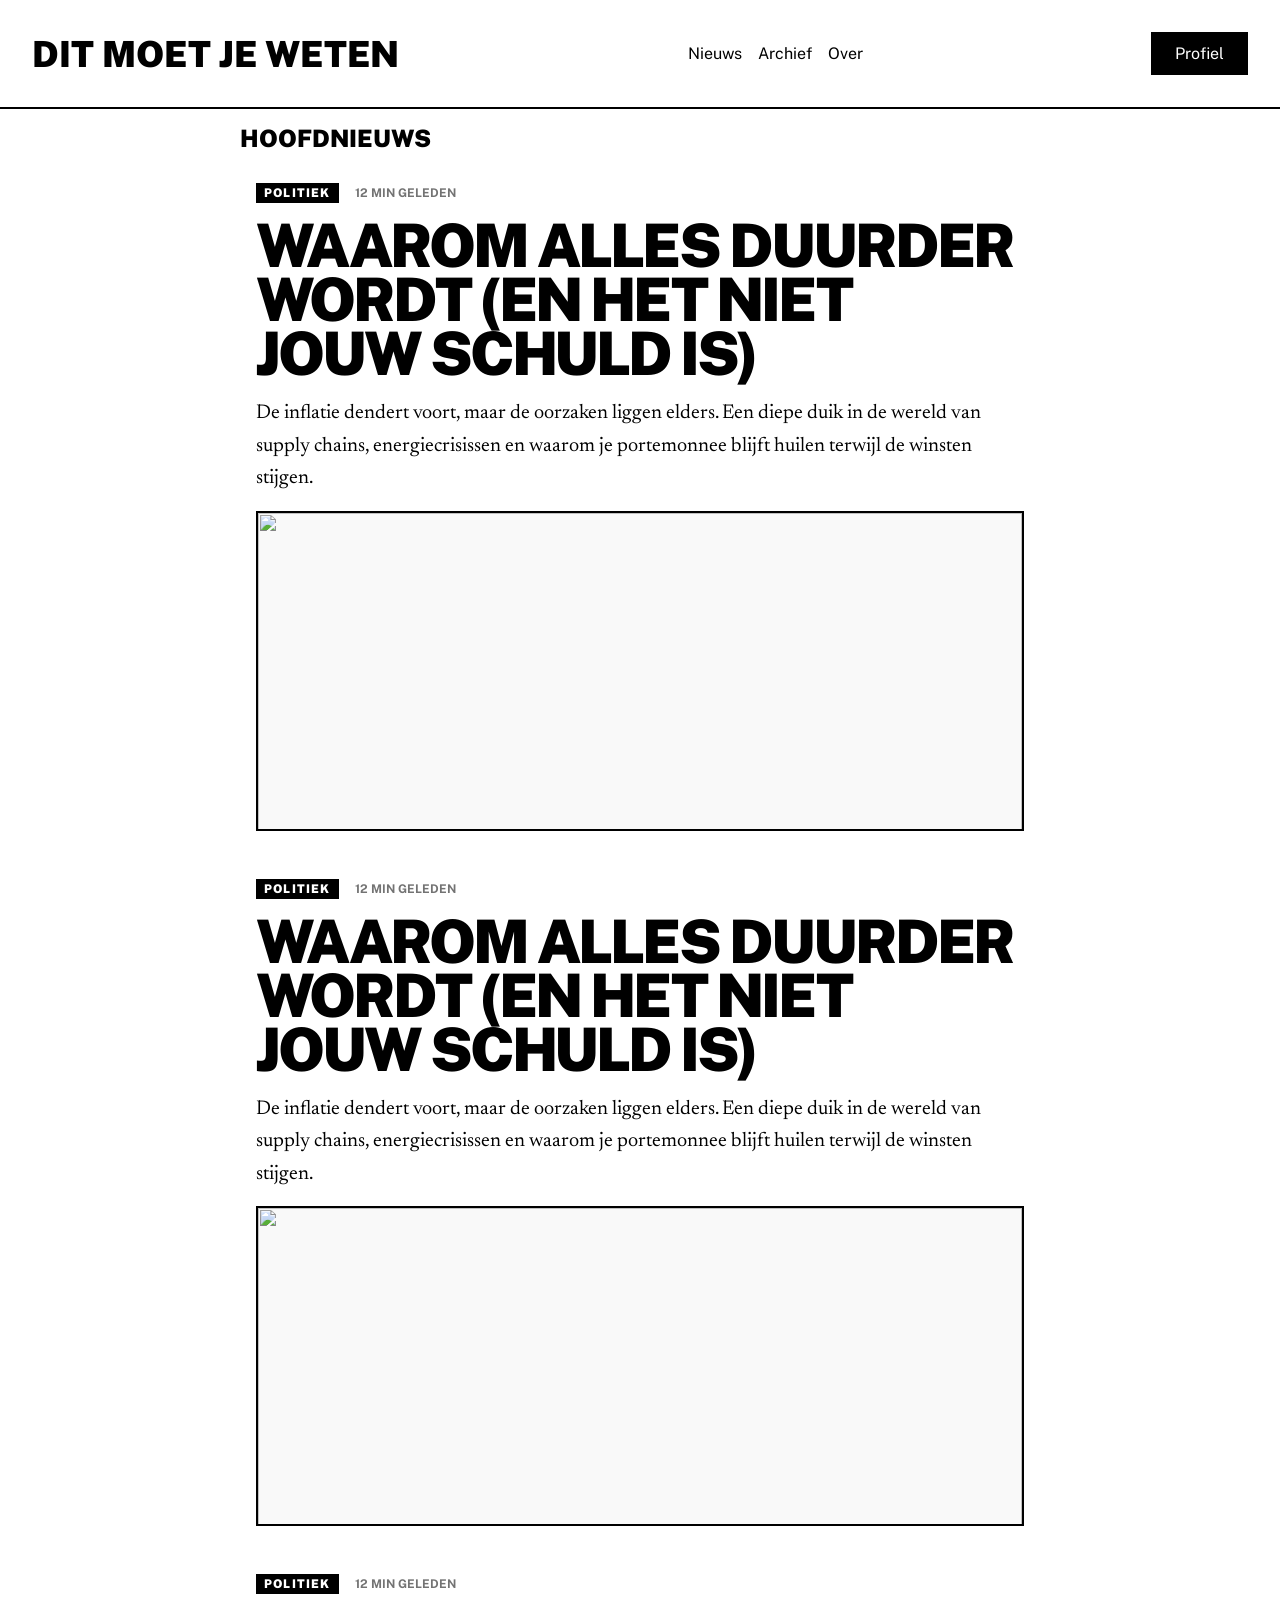
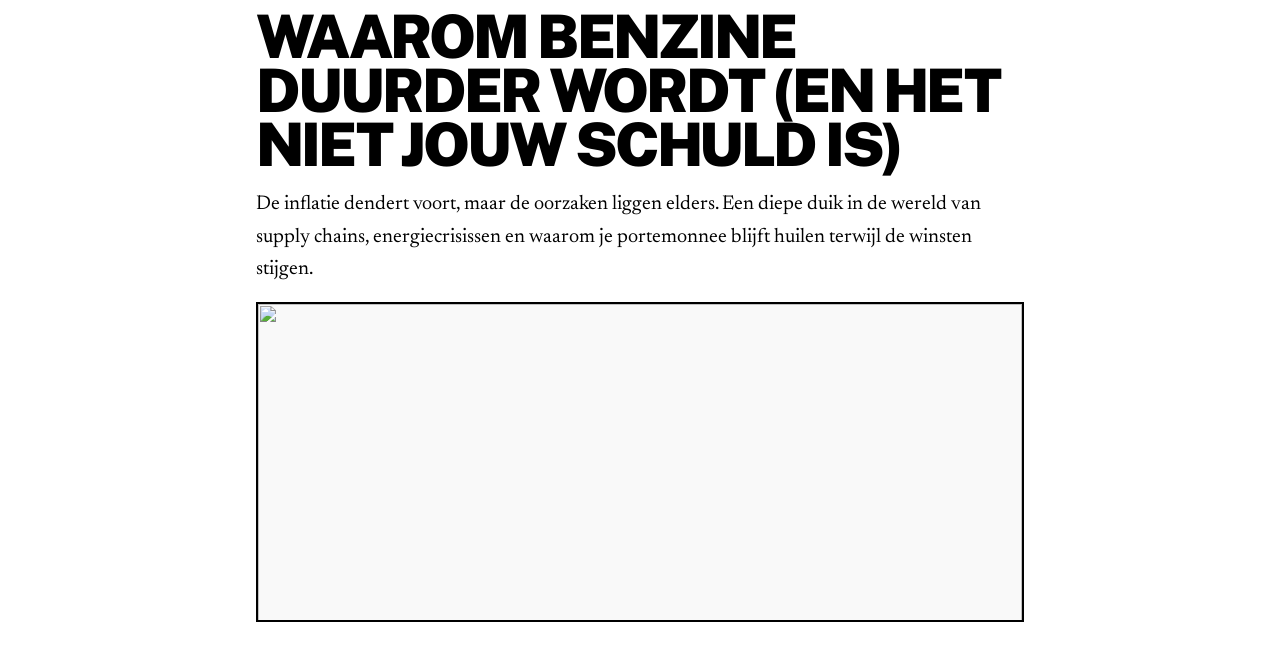
==== commit 8426345e: "save function" ====
--- a/index.html
+++ b/index.html
@@ -6,6 +6,8 @@
     <title>HCD</title>
     <link rel="stylesheet" href="CSS/index.css">
     <script src="JS/index.js" defer></script>
+    <script src="JS/artikelOpslaan.js" defer></script>
+    <script src="JS/paneelOpenSluiten.js" defer></script>
 </head>
 <body>
 
@@ -29,31 +31,35 @@
 
     </header>
 
-    <section id="hulp-paneel" class="hulp-paneel" aria-labelledby="hulp-heading" tabindex="0">
+    <section id="hulp-paneel" class="hulp-paneel" aria-labelledby="hulp-heading" tabindex="-1">
         <section>
             <h2 id="hulp-heading">Hulppaneel</h2>
 
 
             <H3>WEBSITE STARTPOSITIE</H3>
+            <!-- bron: https://developer.mozilla.org/en-US/docs/Web/HTML/Reference/Elements/kbd -->
+            <p>
+            Druk op <kbd>Ctrl</kbd> <kbd>Shift</kbd> + <kbd>P</kbd>  om je huidige positie op te slaan als startpositie van de website.
+            </p>
 
+            <h3>Artikel opslaan</h3>
             <p>
-            Druk op <kbd>Shift</kbd> + <kbd>P</kbd>  om je huidige positie op te slaan als startpositie.
+            Druk op <kbd>Ctrl</kbd> <kbd>Shift</kbd> + <kbd>S</kbd>  om het huidige artikel op te slaan in de bookmarks.
             </p>
 
             <h3>Hulppaneel openen</h3>
             <p>
-            Druk op <kbd>Shift</kbd> + <kbd>H</kbd>  voor het open of sluit van het hulppaneel.
+            Druk op <kbd>Ctrl</kbd> <kbd>Shift</kbd> + <kbd>H</kbd>  voor het open of sluit van het hulppaneel.
             </p>
 
             <h3>Bookmarks Bekijken</h3>
             <p>
-                Druk op <kbd>Shift</kbd> + <kbd>M</kbd>  om naar je opgeslagen artikelen te gaan.
+                Druk op <kbd>Ctrl</kbd> <kbd>Shift</kbd> + <kbd>M</kbd>  om naar je opgeslagen artikelen te gaan.
             </p>
         </section>
             
         <section id="opgeslagen-startposities">
-            <h2>Opgeslagen Bookmarks <span>(1)</span></h2>
-            <a href="#"></a>
+            <h2>Opgeslagen Bookmarks</h2>
         </section>
     </section>
 
@@ -107,7 +113,7 @@
                 <li class="nieuws-item">
                     <article class="artikel-3">
                         <div>
-                            <h3><a href="#" id="artikel-link-3">Waarom alles duurder wordt (en het niet jouw schuld is)</a></h3>
+                            <h3><a href="#" id="artikel-link-3">Waarom benzine duurder wordt (en het niet jouw schuld is)</a></h3>
                             <p>
                                 De inflatie dendert voort, maar de oorzaken liggen elders. Een diepe duik in de
                                 wereld van supply chains, energiecrisissen en waarom je portemonnee blijft huilen
--- a/CSS/index.css
+++ b/CSS/index.css
@@ -126,7 +126,18 @@
     gap: 1rem;
 
     /* hulp paneel hidden maken */
-    /* display: none; */
+    opacity: 0;
+    pointer-events: none;
+    position: absolute;
+    left: -9999px;
+    
+}
+
+.hulpPaneelOpen {
+    opacity: 1;
+    pointer-events: auto;
+    position: static;
+
 }
 
 .hulp-paneel > section {
